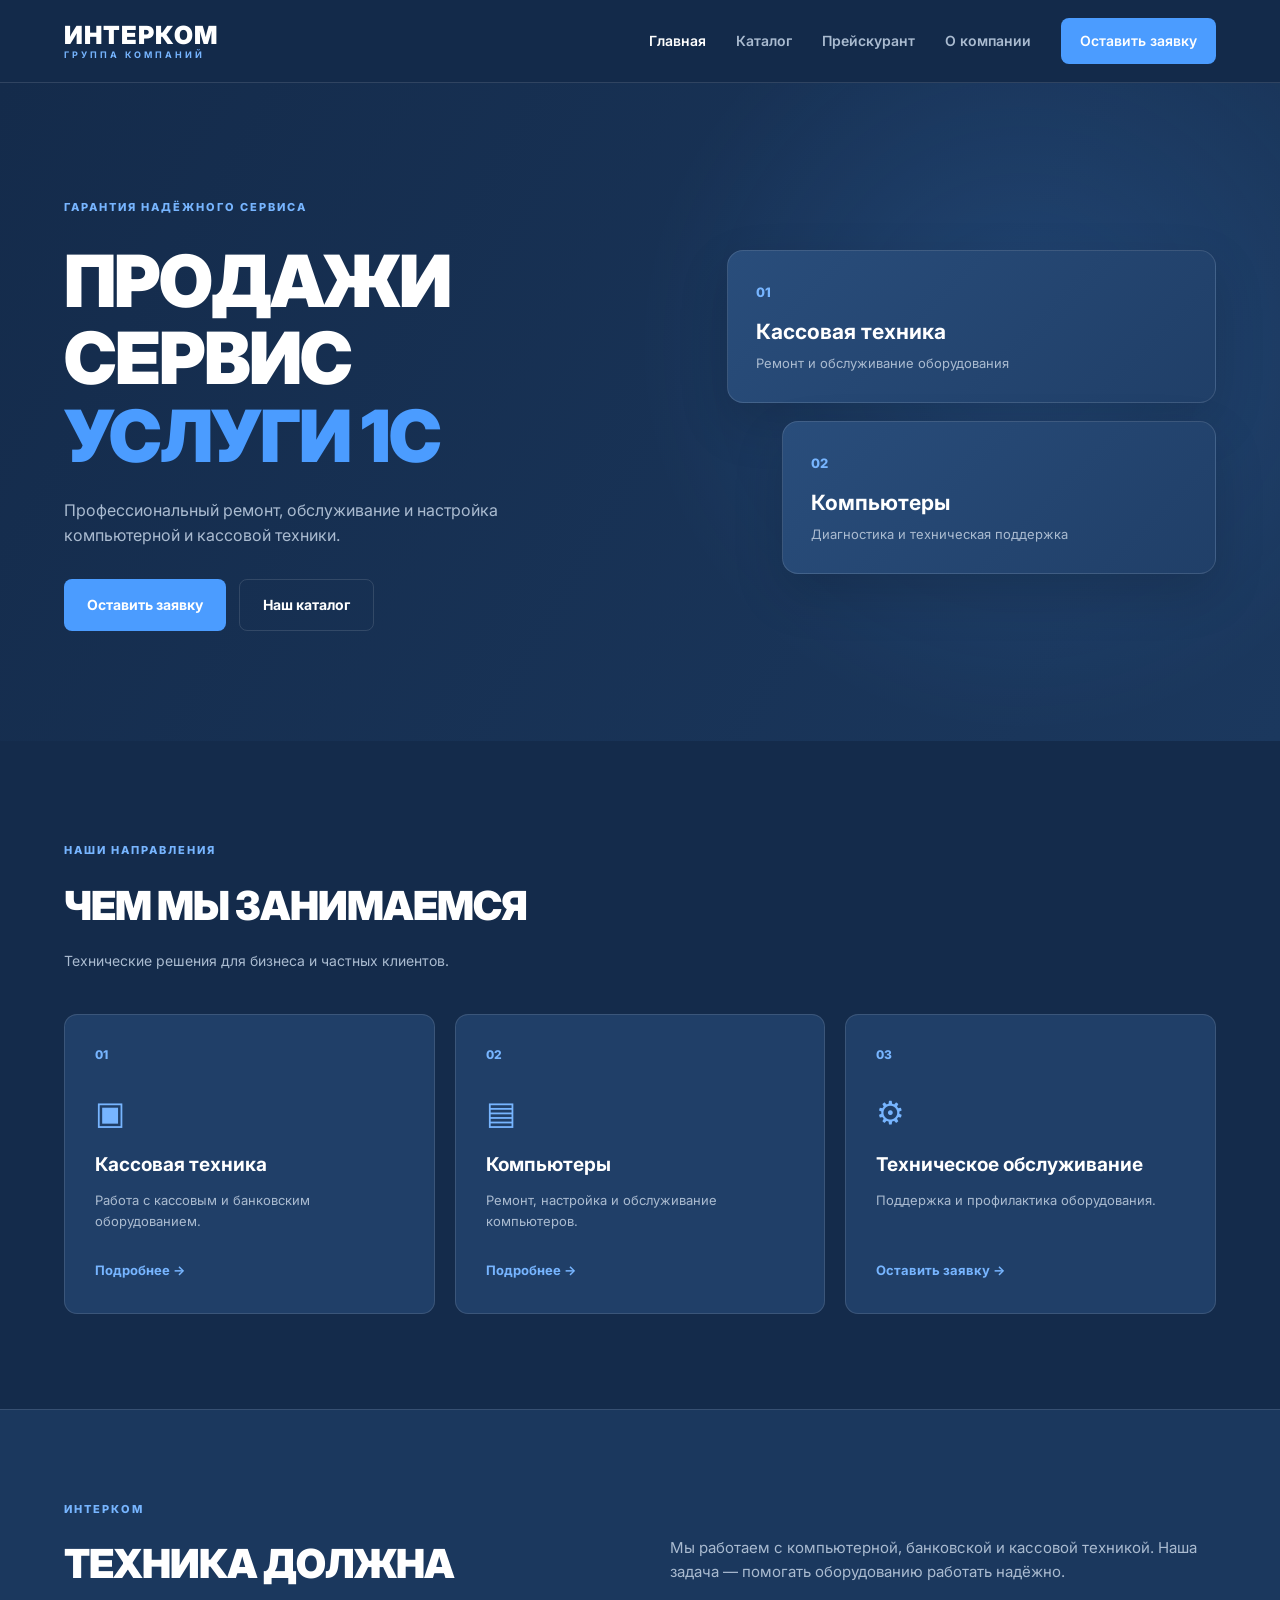
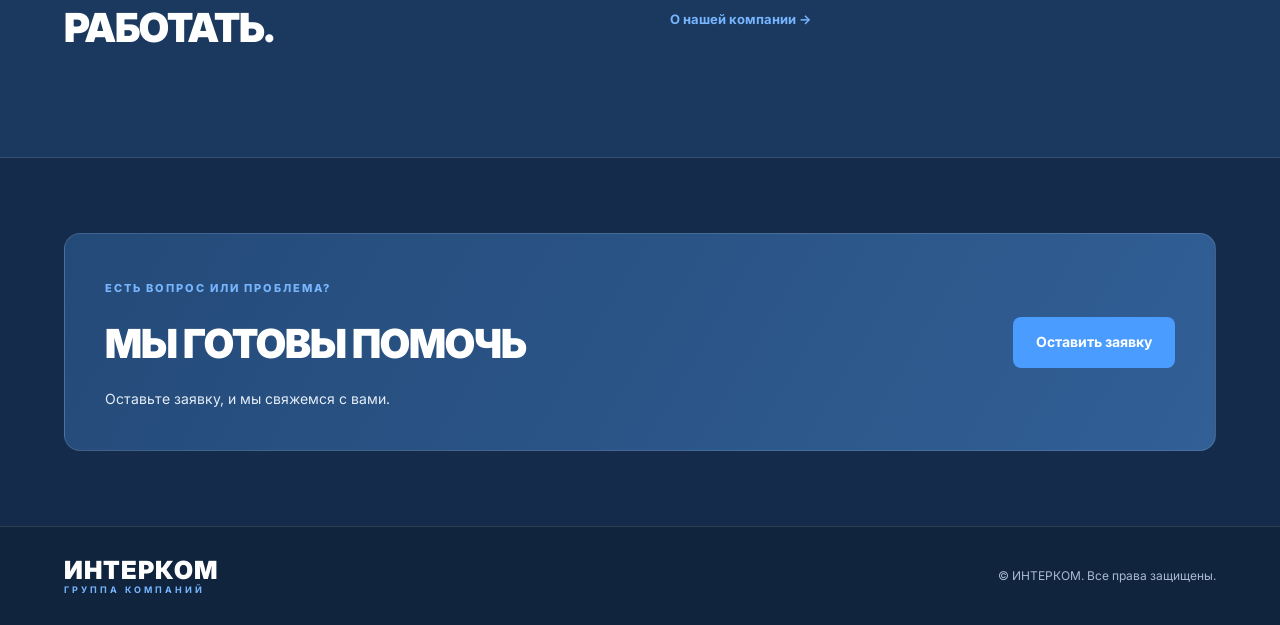
==== index.html @ 5f4e5109 "Update index.html" ====
<!DOCTYPE html>
<html lang="ru">
<head>
    <meta charset="UTF-8">
    <meta name="viewport" content="width=device-width, initial-scale=1.0">
    <meta name="theme-color" content="#142b4b">
    <title>ИНТЕРКОМ — Группа компаний</title>
    <link rel="stylesheet" href="style.css">
</head>
<body>

<header class="header">
    <div class="container nav-container">
        <a href="index.html" class="logo">
            <span>ИНТЕРКОМ</span>
            <small>ГРУППА КОМПАНИЙ</small>
        </a>

        <nav class="navigation">
            <a href="index.html" class="active">Главная</a>
            <a href="catalog.html">Каталог</a>
            <a href="price.html">Прейскурант</a>
            <a href="about.html">О компании</a>
            <a href="request.html" class="nav-button">Оставить заявку</a>
        </nav>
    </div>
</header>

<main>
    <section class="hero">
        <div class="container hero-content">
            <div class="hero-text">
                <span class="eyebrow">ГАРАНТИЯ НАДЁЖНОГО СЕРВИСА</span>

                <h1>
                    ПРОДАЖИ<br>
                    СЕРВИС<br>
                    <span>УСЛУГИ 1С<span>
                </h1>

                <p>
                    Профессиональный ремонт, обслуживание
                    и настройка компьютерной и кассовой техники.
                </p>

                <div class="hero-buttons">
                    <a href="request.html" class="button primary">
                        Оставить заявку
                    </a>

                    <a href="catalog.html" class="button secondary">
                        Наш каталог
                    </a>
                </div>
            </div>

            <div class="hero-decoration">
                <div class="decoration-card">
                    <span class="decoration-icon">01</span>
                    <h3>Кассовая техника</h3>
                    <p>Ремонт и обслуживание оборудования</p>
                </div>

                <div class="decoration-card second">
                    <span class="decoration-icon">02</span>
                    <h3>Компьютеры</h3>
                    <p>Диагностика и техническая поддержка</p>
                </div>
            </div>
        </div>
    </section>

    <section class="section">
        <div class="container">
            <div class="section-heading">
                <span class="eyebrow">НАШИ НАПРАВЛЕНИЯ</span>
                <h2>ЧЕМ МЫ ЗАНИМАЕМСЯ</h2>
                <p>Технические решения для бизнеса и частных клиентов.</p>
            </div>

            <div class="service-grid">
                <article class="service-card">
                    <div class="service-number">01</div>
                    <div class="service-icon">▣</div>
                    <h3>Кассовая техника</h3>
                    <p>Работа с кассовым и банковским оборудованием.</p>
                    <a href="catalog.html#cash">Подробнее →</a>
                </article>

                <article class="service-card">
                    <div class="service-number">02</div>
                    <div class="service-icon">▤</div>
                    <h3>Компьютеры</h3>
                    <p>Ремонт, настройка и обслуживание компьютеров.</p>
                    <a href="catalog.html#computers">Подробнее →</a>
                </article>

                <article class="service-card">
                    <div class="service-number">03</div>
                    <div class="service-icon">⚙</div>
                    <h3>Техническое обслуживание</h3>
                    <p>Поддержка и профилактика оборудования.</p>
                    <a href="request.html">Оставить заявку →</a>
                </article>
            </div>
        </div>
    </section>

    <section class="about-preview">
        <div class="container about-content">
            <div>
                <span class="eyebrow">ИНТЕРКОМ</span>
                <h2>ТЕХНИКА ДОЛЖНА РАБОТАТЬ.</h2>
            </div>

            <div>
                <p>
                    Мы работаем с компьютерной, банковской
                    и кассовой техникой. Наша задача —
                    помогать оборудованию работать надёжно.
                </p>
                <a href="about.html" class="text-link">О нашей компании →</a>
            </div>
        </div>
    </section>

    <section class="cta-section">
        <div class="container cta-content">
            <div>
                <span class="eyebrow">ЕСТЬ ВОПРОС ИЛИ ПРОБЛЕМА?</span>
                <h2>МЫ ГОТОВЫ ПОМОЧЬ</h2>
                <p>Оставьте заявку, и мы свяжемся с вами.</p>
            </div>

            <a href="request.html" class="button primary">
                Оставить заявку
            </a>
        </div>
    </section>
</main>

<footer class="footer">
    <div class="container footer-content">
        <div class="logo">
            <span>ИНТЕРКОМ</span>
            <small>ГРУППА КОМПАНИЙ</small>
        </div>

        <p>© <span id="year"></span> ИНТЕРКОМ. Все права защищены.</p>
    </div>
</footer>

<script src="script.js"></script>
</body>
</html>
---- style.css ----
@import url('https://fonts.googleapis.com/css2?family=Inter:wght@400;500;600;700;800;900&display=swap');

:root {
    --bg: #142b4b;
    --bg-light: #1b385e;
    --card: #203f68;
    --card-hover: #294d7b;
    --blue: #4b9cff;
    --blue-light: #77b5ff;
    --white: #ffffff;
    --text: #e4edf8;
    --muted: #aabbd0;
    --border: rgba(255,255,255,0.12);
}

* {
    margin: 0;
    padding: 0;
    box-sizing: border-box;
}

html {
    scroll-behavior: smooth;
}

body {
    font-family: 'Inter', Arial, sans-serif;
    background: var(--bg);
    color: var(--white);
    line-height: 1.6;
}

a {
    color: inherit;
    text-decoration: none;
}

.container {
    width: min(1160px, 90%);
    margin: 0 auto;
}

/* =====================================
   HEADER
===================================== */

.header {
    position: sticky;
    top: 0;
    z-index: 100;
    background: rgba(20,43,75,0.94);
    backdrop-filter: blur(14px);
    border-bottom: 1px solid var(--border);
}

.nav-container {
    min-height: 82px;
    display: flex;
    justify-content: space-between;
    align-items: center;
    gap: 25px;
}

.logo {
    display: flex;
    flex-direction: column;
    line-height: 1.1;
    flex-shrink: 0;
}

.logo span {
    font-size: 25px;
    font-weight: 900;
    letter-spacing: 1px;
}

.logo small {
    font-size: 9px;
    color: var(--blue-light);
    font-weight: 700;
    letter-spacing: 3px;
}

.navigation {
    display: flex;
    align-items: center;
    gap: 30px;
}

.navigation a {
    color: var(--muted);
    font-size: 14px;
    font-weight: 600;
    transition: 0.25s;
}

.navigation a:hover,
.navigation a.active {
    color: var(--white);
}

.navigation .nav-button {
    padding: 12px 19px;
    background: var(--blue);
    color: white;
    border-radius: 8px;
}

.navigation .nav-button:hover {
    background: var(--blue-light);
    color: #102744;
}

/* =====================================
   BUTTONS
===================================== */

.button {
    display: inline-flex;
    justify-content: center;
    align-items: center;
    padding: 14px 23px;
    border-radius: 8px;
    font-size: 14px;
    font-weight: 700;
    transition: 0.25s;
}

.primary {
    background: var(--blue);
    color: white;
}

.primary:hover {
    background: var(--blue-light);
    color: #102744;
    transform: translateY(-3px);
}

.secondary {
    border: 1px solid var(--border);
    color: white;
}

.secondary:hover {
    background: var(--card);
}

/* =====================================
   HERO
===================================== */

.hero {
    padding: 110px 0;
    background:
        radial-gradient(circle at 80% 40%, rgba(75,156,255,0.16), transparent 35%),
        linear-gradient(120deg, #142b4b, #1b385e);
    overflow: hidden;
}

.hero-content {
    display: grid;
    grid-template-columns: 1.1fr 0.9fr;
    align-items: center;
    gap: 65px;
}

.eyebrow {
    color: var(--blue-light);
    font-size: 11px;
    font-weight: 800;
    letter-spacing: 2px;
}

.hero h1 {
    font-size: clamp(42px, 6vw, 72px);
    line-height: 1.08;
    font-weight: 900;
    margin: 23px 0;
    letter-spacing: -2px;
}

.hero h1 span {
    color: var(--blue);
}

.hero-text > p {
    color: var(--muted);
    max-width: 490px;
    font-size: 16px;
    margin-bottom: 30px;
}

.hero-buttons {
    display: flex;
    flex-wrap: wrap;
    gap: 13px;
}

.hero-decoration {
    display: flex;
    flex-direction: column;
    gap: 18px;
}

.decoration-card {
    padding: 28px;
    background: linear-gradient(135deg, #294d7b, #203f68);
    border: 1px solid var(--border);
    border-radius: 16px;
    box-shadow: 0 20px 50px rgba(0,0,0,0.15);
}

.decoration-card.second {
    margin-left: 55px;
}

.decoration-icon {
    color: var(--blue-light);
    font-size: 13px;
    font-weight: 800;
}

.decoration-card h3 {
    font-size: 21px;
    margin: 10px 0 5px;
}

.decoration-card p {
    color: var(--muted);
    font-size: 13px;
}

/* =====================================
   SECTIONS
===================================== */

.section {
    padding: 95px 0;
}

.section-heading {
    margin-bottom: 42px;
}

.section-heading h2,
.about-content h2,
.cta-content h2 {
    font-size: clamp(28px, 4vw, 40px);
    font-weight: 900;
    margin: 12px 0;
    letter-spacing: -1px;
}

.section-heading > p {
    color: var(--muted);
    font-size: 14px;
}

.service-grid {
    display: grid;
    grid-template-columns: repeat(3, 1fr);
    gap: 20px;
}

.service-card {
    position: relative;
    padding: 30px;
    background: var(--card);
    border: 1px solid var(--border);
    border-radius: 13px;
    transition: 0.3s;
}

.service-card:hover {
    transform: translateY(-7px);
    background: var(--card-hover);
    border-color: rgba(75,156,255,0.5);
}

.service-number {
    color: var(--blue-light);
    font-size: 12px;
    font-weight: 800;
}

.service-icon {
    font-size: 32px;
    color: var(--blue-light);
    margin: 22px 0 12px;
}

.service-card h3 {
    font-size: 19px;
    margin-bottom: 10px;
}

.service-card p {
    color: var(--muted);
    font-size: 13px;
    min-height: 45px;
    margin-bottom: 22px;
}

.service-card a,
.text-link {
    color: var(--blue-light);
    font-size: 13px;
    font-weight: 700;
}

.service-card a:hover,
.text-link:hover {
    color: white;
}

/* =====================================
   ABOUT PREVIEW
===================================== */

.about-preview {
    padding: 85px 0;
    background: var(--bg-light);
    border-top: 1px solid var(--border);
    border-bottom: 1px solid var(--border);
}

.about-content {
    display: grid;
    grid-template-columns: 1fr 1fr;
    gap: 60px;
    align-items: center;
}

.about-content p {
    color: var(--muted);
    font-size: 15px;
    margin-bottom: 22px;
}

/* =====================================
   CTA
===================================== */

.cta-section {
    padding: 75px 0;
}

.cta-content {
    display: flex;
    align-items: center;
    justify-content: space-between;
    gap: 30px;
    padding: 40px;
    border-radius: 16px;
    background: linear-gradient(120deg, #244a78, #315f96);
    border: 1px solid var(--border);
}

.cta-content p {
    color: var(--text);
    font-size: 14px;
}

/* =====================================
   FOOTER
===================================== */

.footer {
    border-top: 1px solid var(--border);
    padding: 30px 0;
    background: #10243e;
}

.footer-content {
    display: flex;
    justify-content: space-between;
    align-items: center;
    gap: 20px;
}

.footer-content > p {
    color: var(--muted);
    font-size: 12px;
}

/* =====================================
   REQUEST PAGE
===================================== */

.request-layout {
    display: grid;
    grid-template-columns: 0.9fr 1.1fr;
    gap: 65px;
    align-items: start;
}

.request-info h2 {
    font-size: 34px;
    line-height: 1.2;
    margin: 15px 0 20px;
}

.request-info > p {
    color: var(--muted);
    font-size: 15px;
    margin-bottom: 35px;
}

.request-benefit {
    display: flex;
    gap: 18px;
    align-items: flex-start;
    margin-bottom: 25px;
}

.request-benefit > span {
    color: var(--blue-light);
    font-size: 14px;
    font-weight: 900;
    padding: 12px;
    background: var(--card);
    border-radius: 8px;
}

.request-benefit h3 {
    font-size: 16px;
    margin-bottom: 5px;
}

.request-benefit p {
    color: var(--muted);
    font-size: 13px;
}

.request-form-card {
    background: var(--card);
    border: 1px solid var(--border);
    border-radius: 16px;
    padding: 35px;
}

.request-form-card h2 {
    font-size: 25px;
    margin-bottom: 7px;
}

.form-description {
    color: var(--muted);
    font-size: 13px;
    margin-bottom: 27px;
}

#request-form {
    display: flex;
    flex-direction: column;
}

#request-form label {
    font-size: 13px;
    font-weight: 700;
    margin: 16px 0 8px;
}

#request-form input,
#request-form select,
#request-form textarea {
    width: 100%;
    padding: 14px;
    color: white;
    background: #172f4f;
    border: 1px solid var(--border);
    border-radius: 8px;
    outline: none;
    font-family: inherit;
    font-size: 14px;
    transition: 0.2s;
}

#request-form input:focus,
#request-form select:focus,
#request-form textarea:focus {
    border-color: var(--blue);
    box-shadow: 0 0 0 3px rgba(75,156,255,0.12);
}

#request-form input::placeholder,
#request-form textarea::placeholder {
    color: #8fa5bf;
}

#request-form select option {
    background: #172f4f;
    color: white;
}

#request-form textarea {
    resize: vertical;
    min-height: 120px;
}

.form-submit {
    width: 100%;
    border: none;
    cursor: pointer;
    font-family: inherit;
    margin-top: 25px;
}

.form-status {
    margin-top: 15px;
    font-size: 13px;
    color: var(--blue-light);
}

/* =====================================
   ABOUT PAGE
===================================== */

.about-page-grid {
    display: grid;
    grid-template-columns: 1.1fr 0.9fr;
    gap: 45px;
    align-items: center;
}

.about-main h2 {
    font-size: 35px;
    line-height: 1.2;
    margin: 15px 0 25px;
}

.about-main p {
    color: var(--muted);
    font-size: 15px;
    margin-bottom: 18px;
}

.about-highlight {
    padding: 45px 35px;
    min-height: 280px;
    display: flex;
    flex-direction: column;
    justify-content: center;
    border: 1px solid var(--border);
    border-radius: 16px;
    background:
        radial-gradient(circle at 80% 20%, rgba(75,156,255,0.25), transparent 55%),
        linear-gradient(135deg, #294d7b, #1b385e);
}

.about-highlight-number {
    font-size: 14px;
    color: var(--blue-light);
    font-weight: 900;
    letter-spacing: 5px;
    margin-bottom: 25px;
}

.about-highlight h3 {
    font-size: 29px;
    line-height: 1.2;
    margin-bottom: 15px;
}

.about-highlight p {
    color: var(--muted);
    font-size: 14px;
}

/* =====================================
   CATALOG PAGE
===================================== */

.page-hero {
    padding: 75px 0;
    background:
        radial-gradient(circle at 80% 50%, rgba(75,156,255,0.15), transparent 35%),
        var(--bg-light);
    border-bottom: 1px solid var(--border);
}

.page-hero h1 {
    font-size: clamp(38px, 5vw, 58px);
    font-weight: 900;
    margin: 15px 0;
    letter-spacing: -2px;
}

.page-hero h1 span {
    color: var(--blue);
}

.page-hero p {
    color: var(--muted);
    font-size: 15px;
}

/* CATEGORY */

.catalog-category {
    margin-bottom: 85px;
    scroll-margin-top: 110px;
}

.category-heading {
    margin-bottom: 35px;
}

.category-heading h2 {
    font-size: clamp(25px, 4vw, 36px);
    font-weight: 900;
    margin: 10px 0;
    letter-spacing: -1px;
}

.category-heading p {
    color: var(--muted);
    font-size: 14px;
}

.centered-heading {
    text-align: center !important;
}

/* CATALOG GRID */

.catalog-grid {
    display: grid;
    grid-template-columns: repeat(4, minmax(0, 1fr));
    gap: 28px 22px;
}

/* CATEGORY TILE */

.catalog-tile {
    display: block;
    min-width: 0;
    text-align: center;
    transition: transform 0.3s ease;
}

.catalog-tile:hover {
    transform: translateY(-7px);
}

/* IMAGE AREA */

.catalog-image {
    width: 100%;
    aspect-ratio: 1 / 1;
    display: flex;
    justify-content: center;
    align-items: center;
    overflow: hidden;
    padding: 15px;
    background: #eaf2fb;
    border: 1px solid rgba(255,255,255,0.15);
    border-radius: 13px;
    box-shadow: 0 8px 25px rgba(0,0,0,0.12);
    transition: 0.3s ease;
}

.catalog-tile:hover .catalog-image {
    box-shadow: 0 15px 35px rgba(0,0,0,0.22);
    border-color: var(--blue);
}

/* TEMPORARY IMAGE LABELS */

.catalog-image span {
    color: #244a78;
    font-size: 40px;
    font-weight: 900;
    letter-spacing: 3px;
}

/* CATEGORY TITLE */

.catalog-tile h3 {
    color: var(--blue-light);
    font-size: 14px;
    font-weight: 700;
    line-height: 1.45;
    margin-top: 14px;
    transition: 0.25s;
}

.catalog-tile:hover h3 {
    color: white;
}

/* =====================================
   CENTERED REQUEST FORM
===================================== */

.request-centered {
    display: flex;
    justify-content: center;
    align-items: flex-start;
}

.request-compact {
    width: 100%;
    max-width: 640px;
    margin: 0 auto;
    flex: none;
}

/* =====================================
   RESPONSIVE
===================================== */

@media (max-width: 850px) {

    .nav-container {
        flex-direction: column;
        padding: 18px 0;
    }

    .navigation {
        justify-content: center;
        flex-wrap: wrap;
        gap: 15px;
    }

    .hero-content {
        grid-template-columns: 1fr;
        gap: 40px;
    }

    .hero {
        padding: 75px 0;
    }

    .service-grid {
        grid-template-columns: repeat(2, 1fr);
    }

    .request-layout,
    .about-page-grid {
        grid-template-columns: 1fr;
        gap: 35px;
    }

    .catalog-grid {
        grid-template-columns: repeat(3, minmax(0, 1fr));
        gap: 25px 18px;
    }
}

@media (max-width: 750px) {

    .catalog-grid {
        grid-template-columns: repeat(2, minmax(0, 1fr));
        gap: 22px 16px;
    }

    .catalog-category {
        margin-bottom: 65px;
    }
}

@media (max-width: 580px) {

    .navigation {
        gap: 12px;
    }

    .navigation a {
        font-size: 12px;
    }

    .navigation .nav-button {
        padding: 9px 12px;
    }

    .hero h1 {
        font-size: 43px;
    }

    .service-grid {
        grid-template-columns: 1fr;
    }

    .about-content {
        grid-template-columns: 1fr;
        gap: 20px;
    }

    .cta-content {
        flex-direction: column;
        align-items: flex-start;
        padding: 27px;
    }

    .footer-content {
        flex-direction: column;
        align-items: flex-start;
    }

    .decoration-card.second {
        margin-left: 20px;
    }

    .request-form-card {
        padding: 23px;
    }

    .request-info h2,
    .about-main h2 {
        font-size: 28px;
    }

    .about-highlight {
        padding: 30px 25px;
    }

    .about-highlight h3 {
        font-size: 24px;
    }

    .page-hero {
        padding: 55px 0;
    }
}

@media (max-width: 380px) {

    .catalog-grid {
        grid-template-columns: 1fr;
    }
}
/* Центрирование заголовков категорий каталога */
.category-heading.centered-heading {
    text-align: center;
    margin-left: auto;
    margin-right: auto;
}

.category-heading.centered-heading .eyebrow,
.category-heading.centered-heading h2,
.category-heading.centered-heading p {
    text-align: center;
}
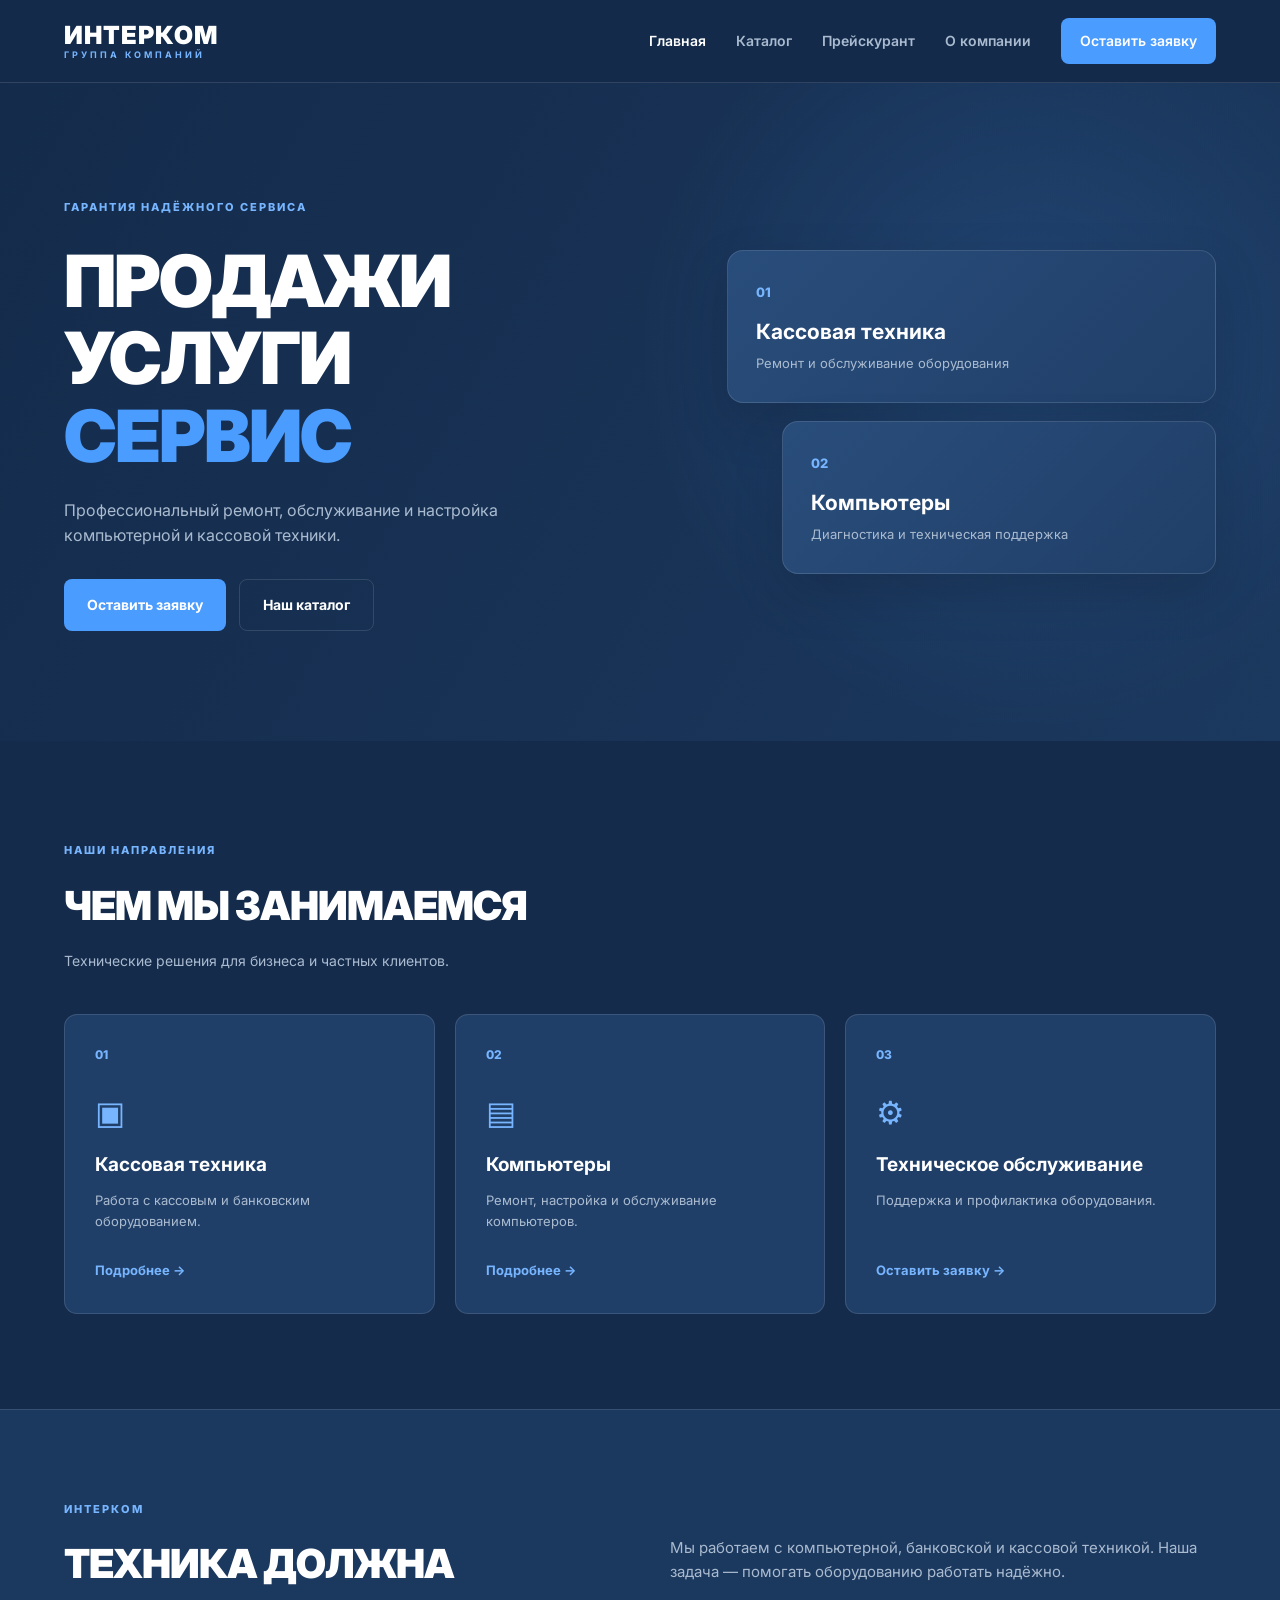
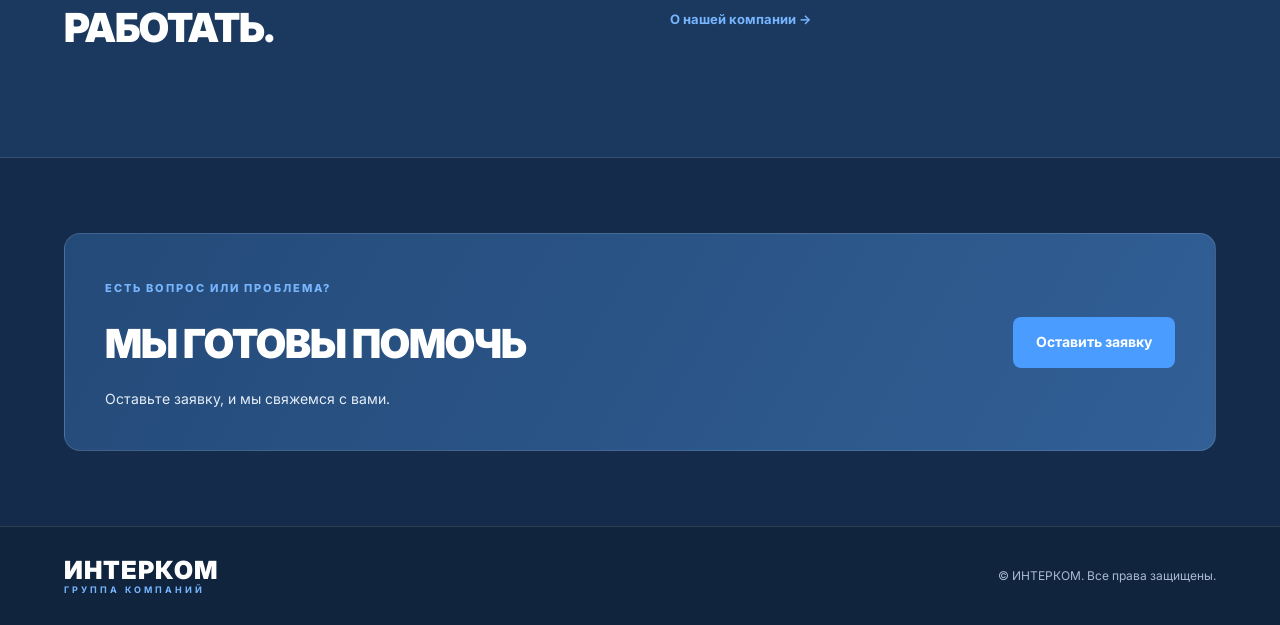
==== commit e0d30ca3: "Update index.html" ====
--- a/index.html
+++ b/index.html
@@ -34,8 +34,8 @@
 
                 <h1>
                     ПРОДАЖИ<br>
-                    СЕРВИС<br>
-                    <span>УСЛУГИ 1С<span>
+                    УСЛУГИ<br>
+                    <span>СЕРВИС<span>
                 </h1>
 
                 <p>
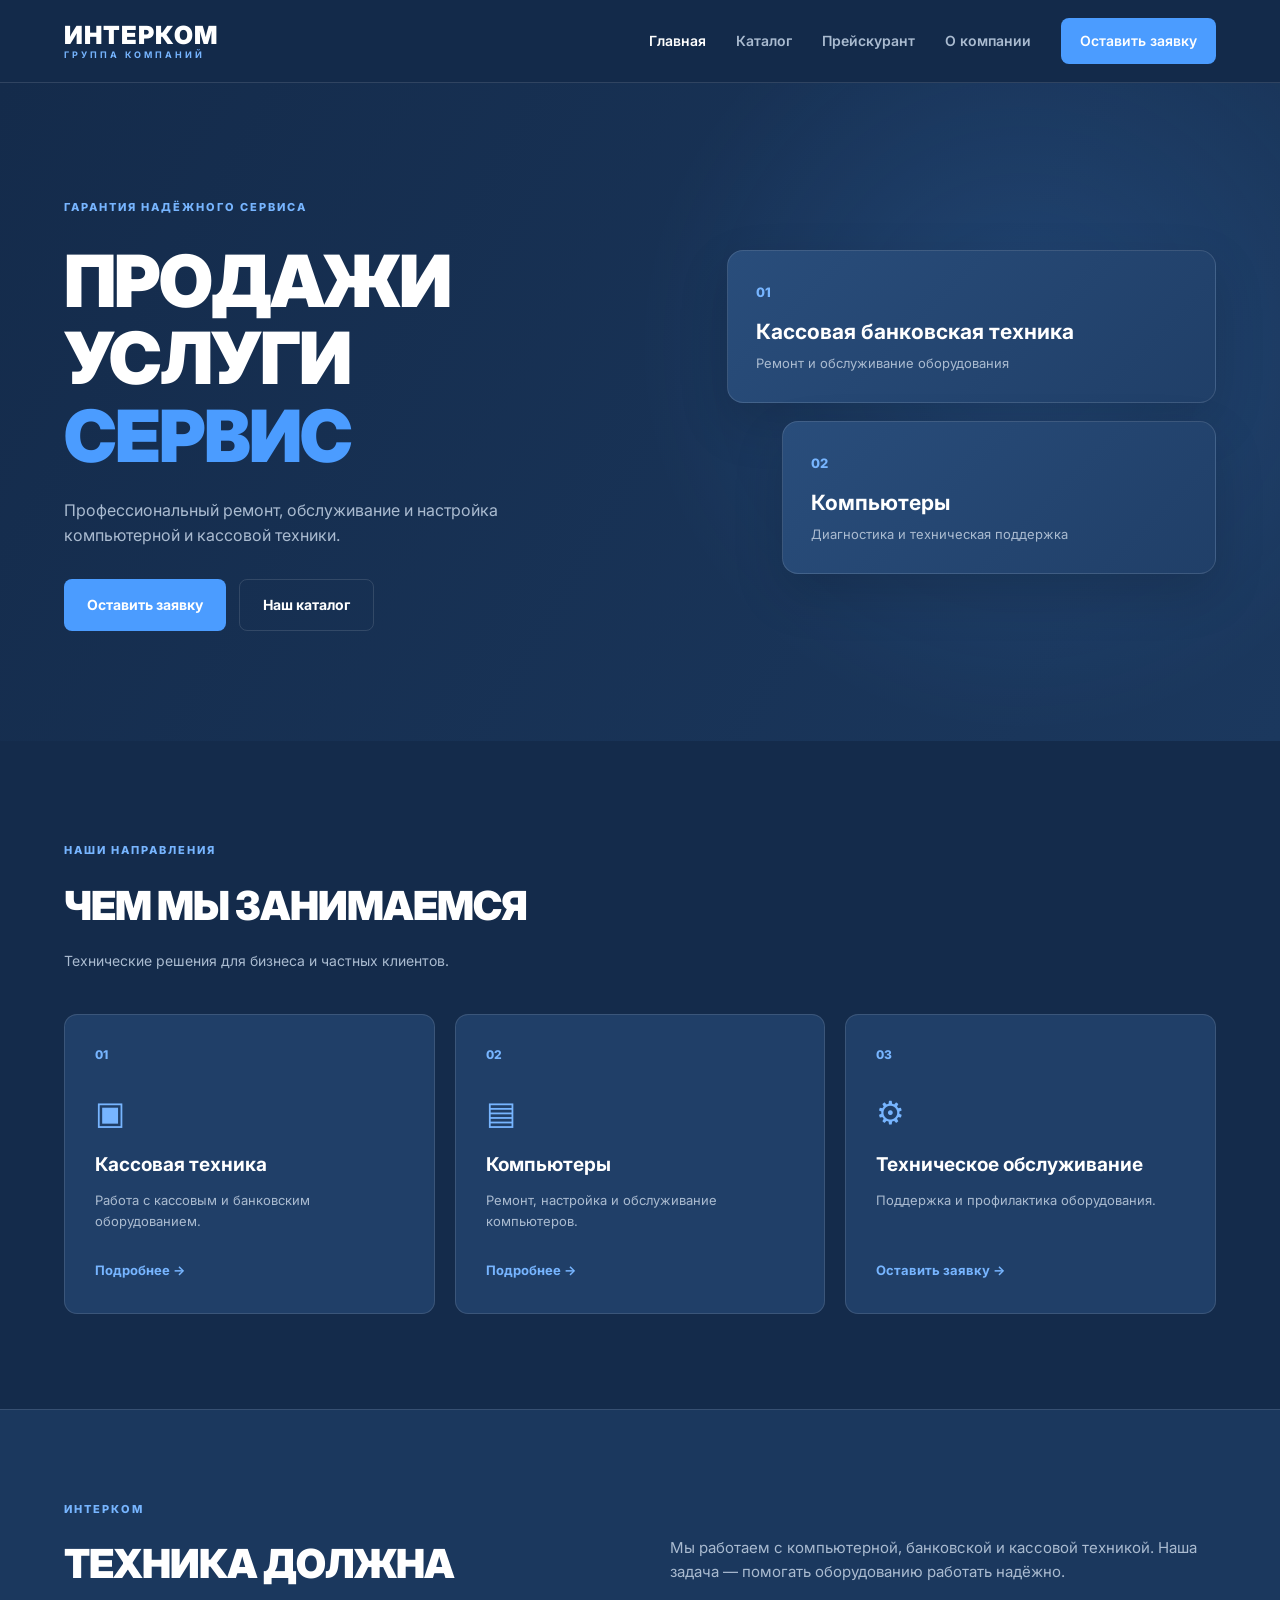
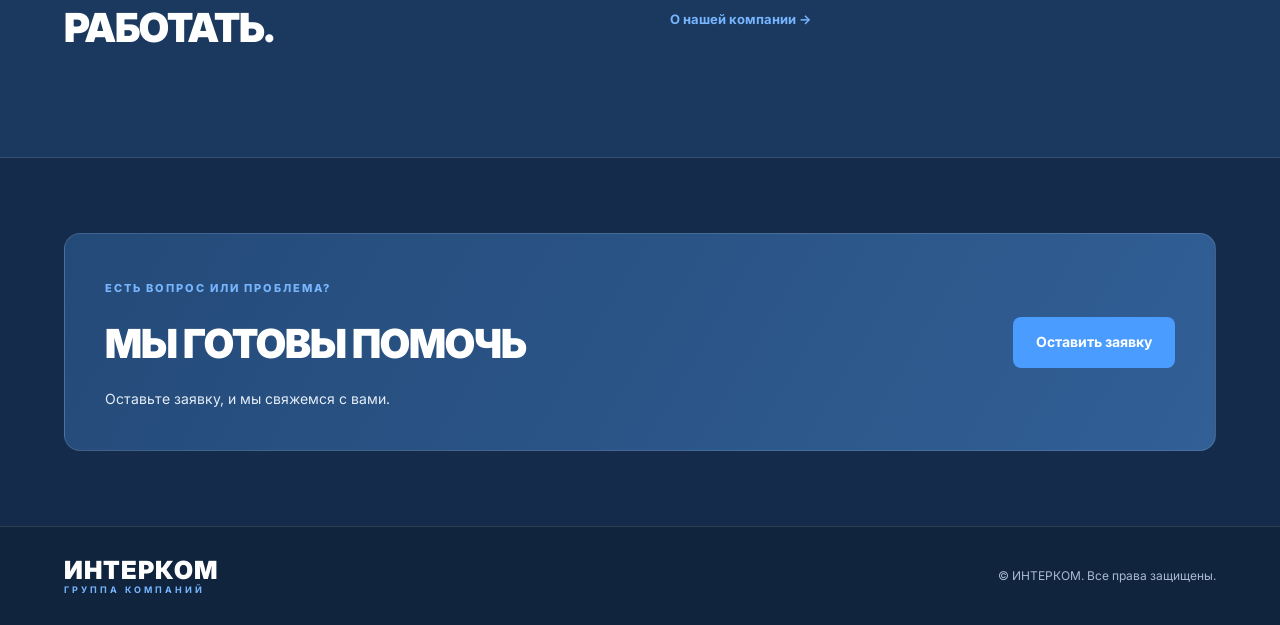
==== commit 7e8c0cc5: "Update index.html" ====
--- a/index.html
+++ b/index.html
@@ -57,7 +57,7 @@
             <div class="hero-decoration">
                 <div class="decoration-card">
                     <span class="decoration-icon">01</span>
-                    <h3>Кассовая техника</h3>
+                    <h3>Кассовая банковская техника</h3>
                     <p>Ремонт и обслуживание оборудования</p>
                 </div>
 
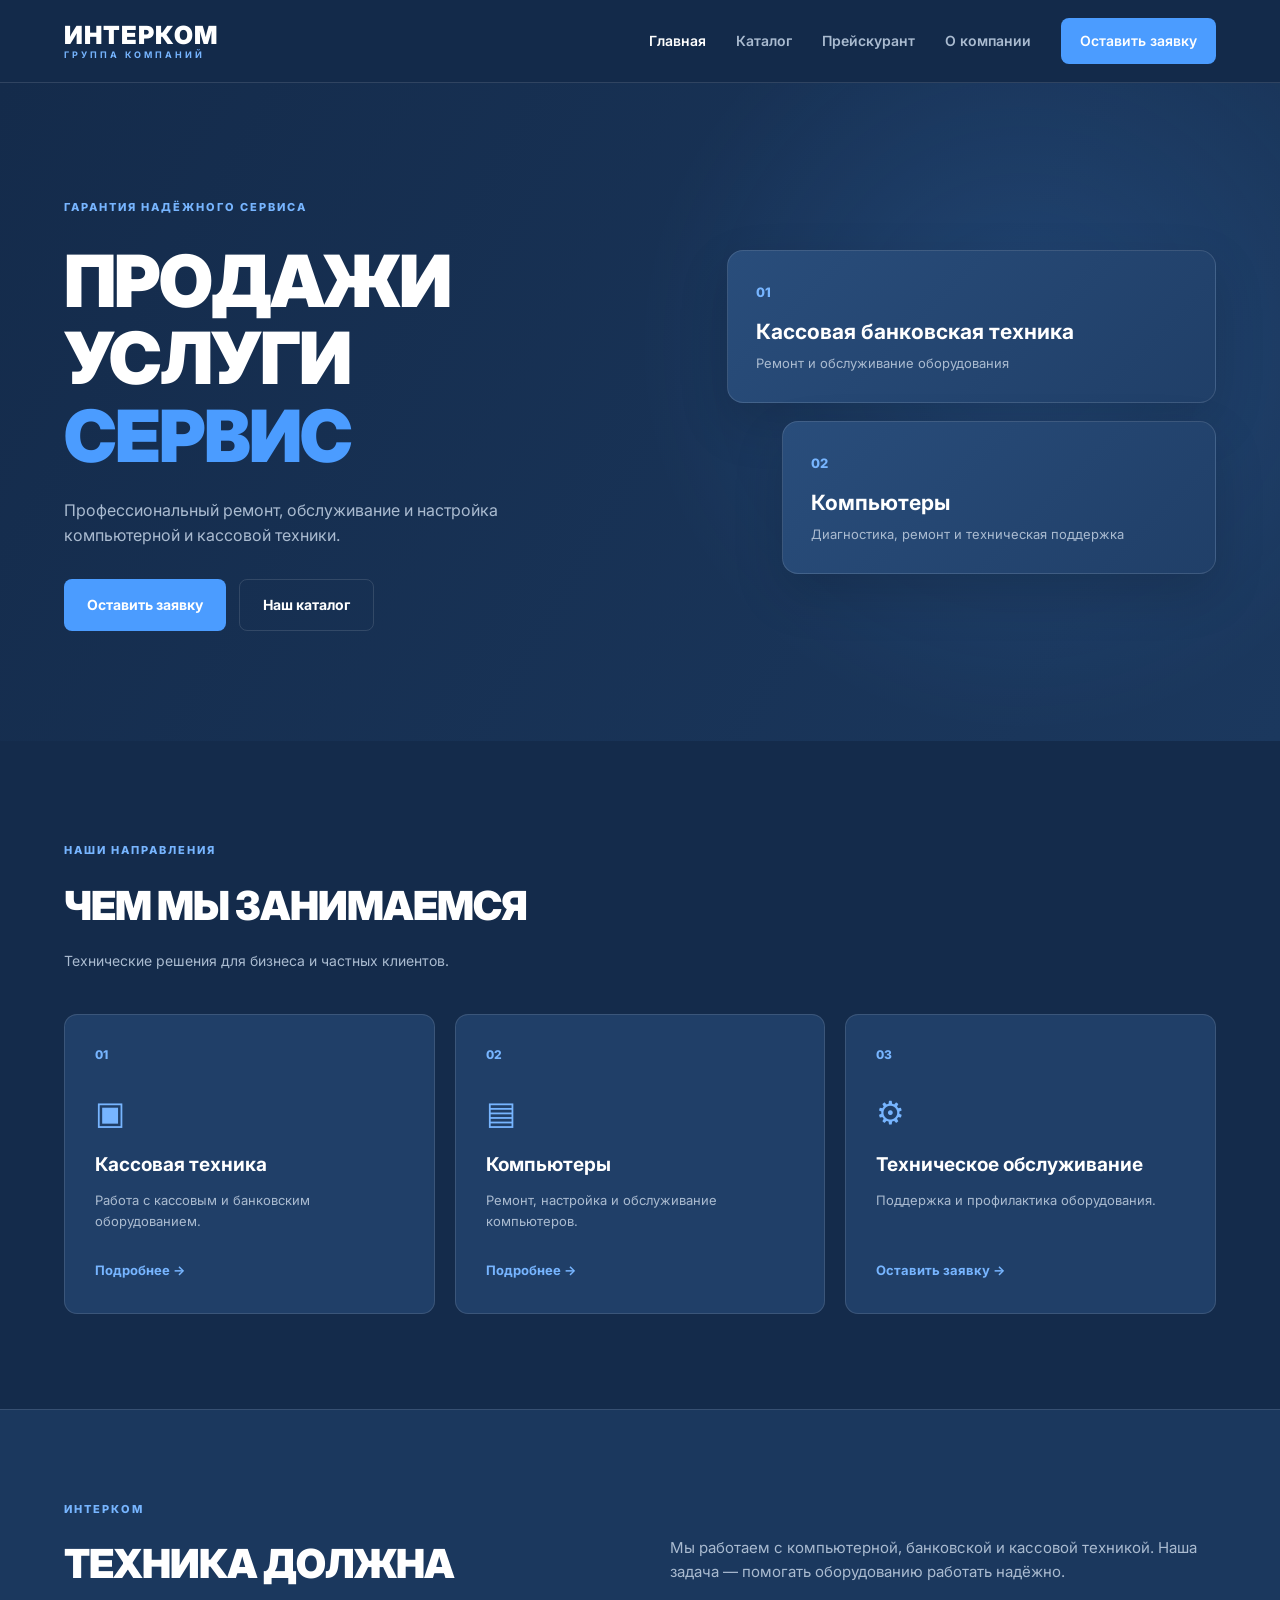
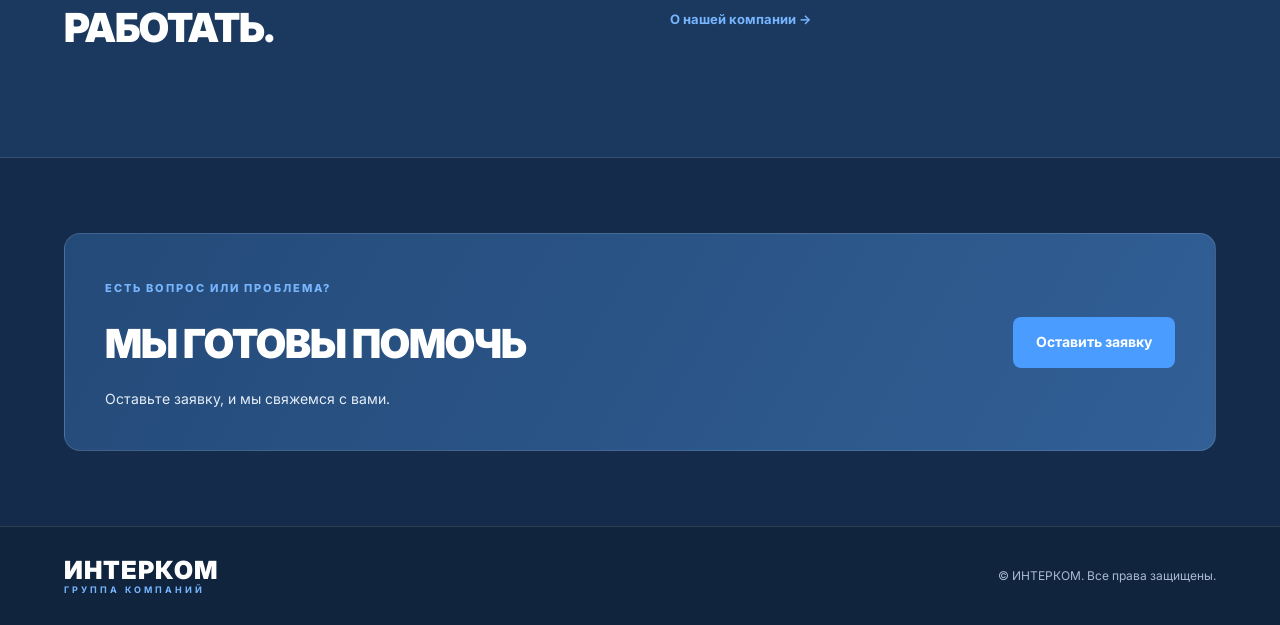
==== commit 0b650dd5: "Update index.html" ====
--- a/index.html
+++ b/index.html
@@ -64,7 +64,7 @@
                 <div class="decoration-card second">
                     <span class="decoration-icon">02</span>
                     <h3>Компьютеры</h3>
-                    <p>Диагностика и техническая поддержка</p>
+                    <p>Диагностика, ремонт и техническая поддержка</p>
                 </div>
             </div>
         </div>
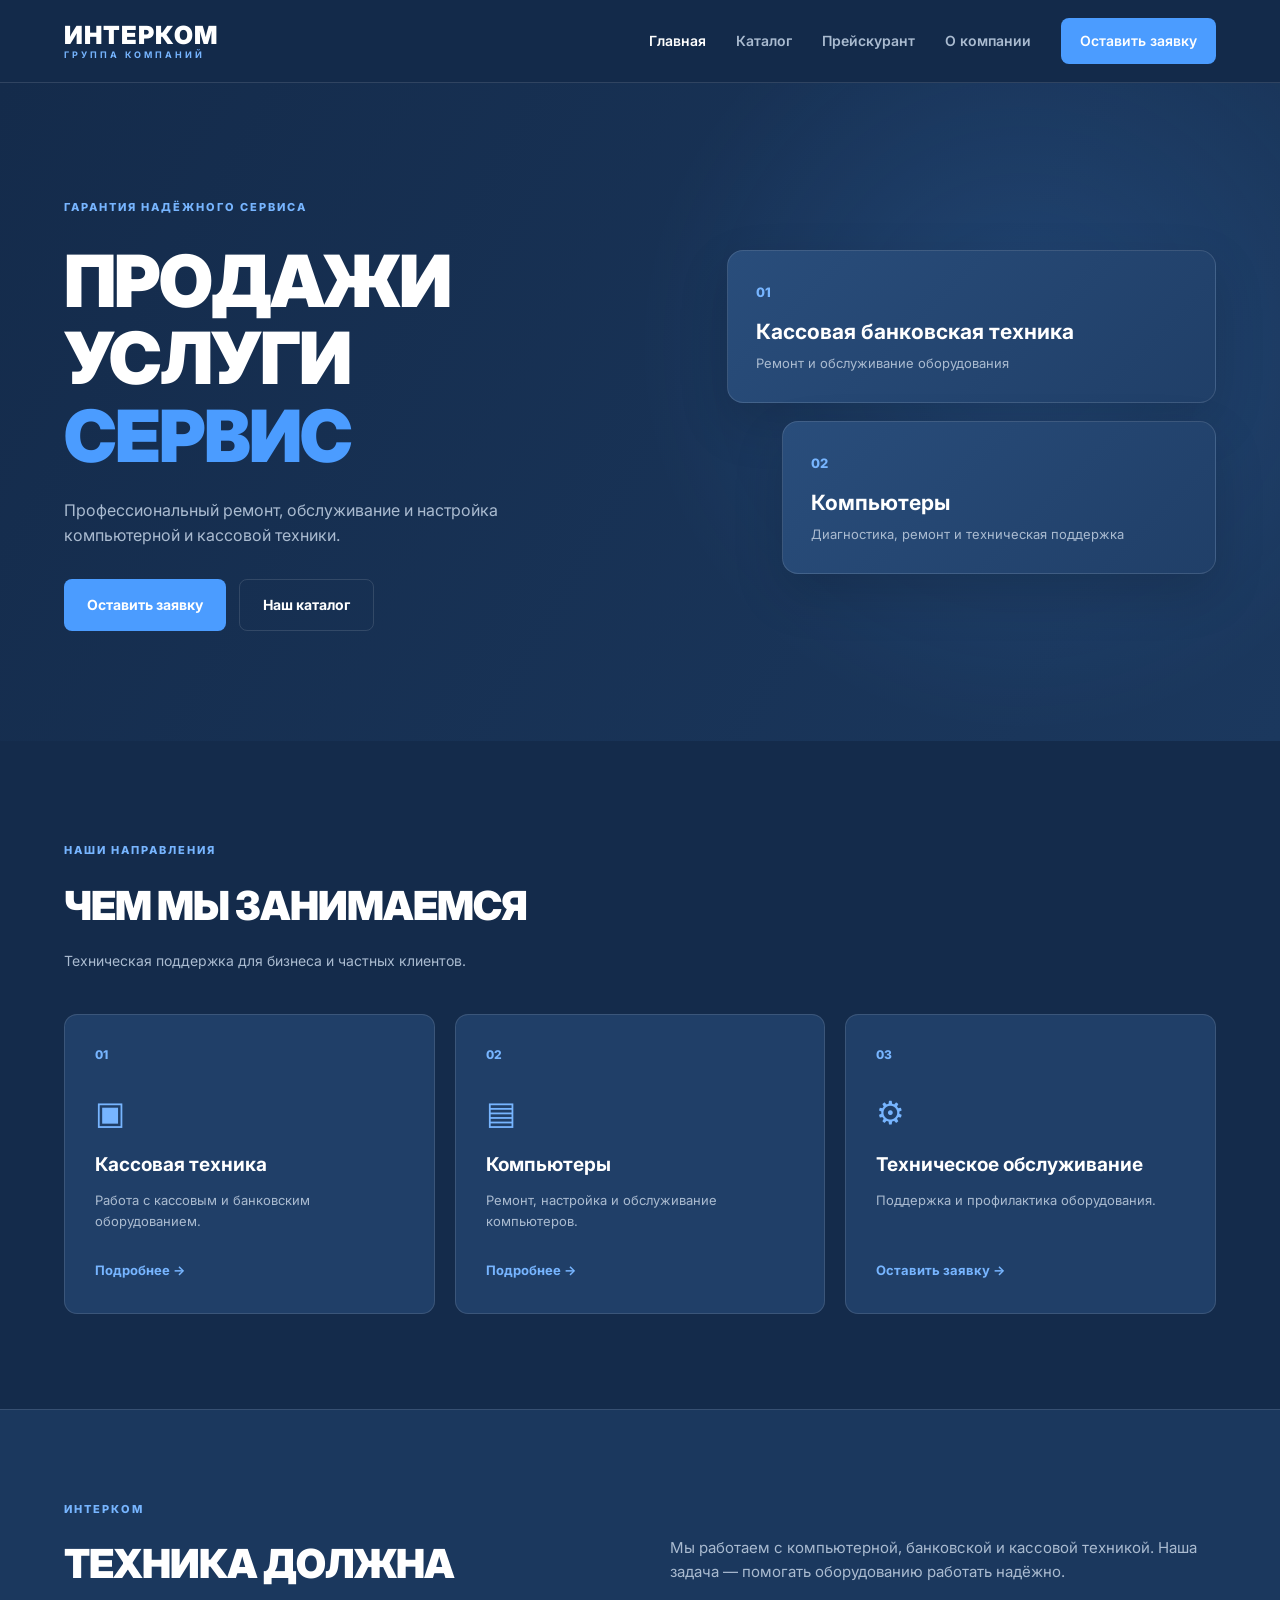
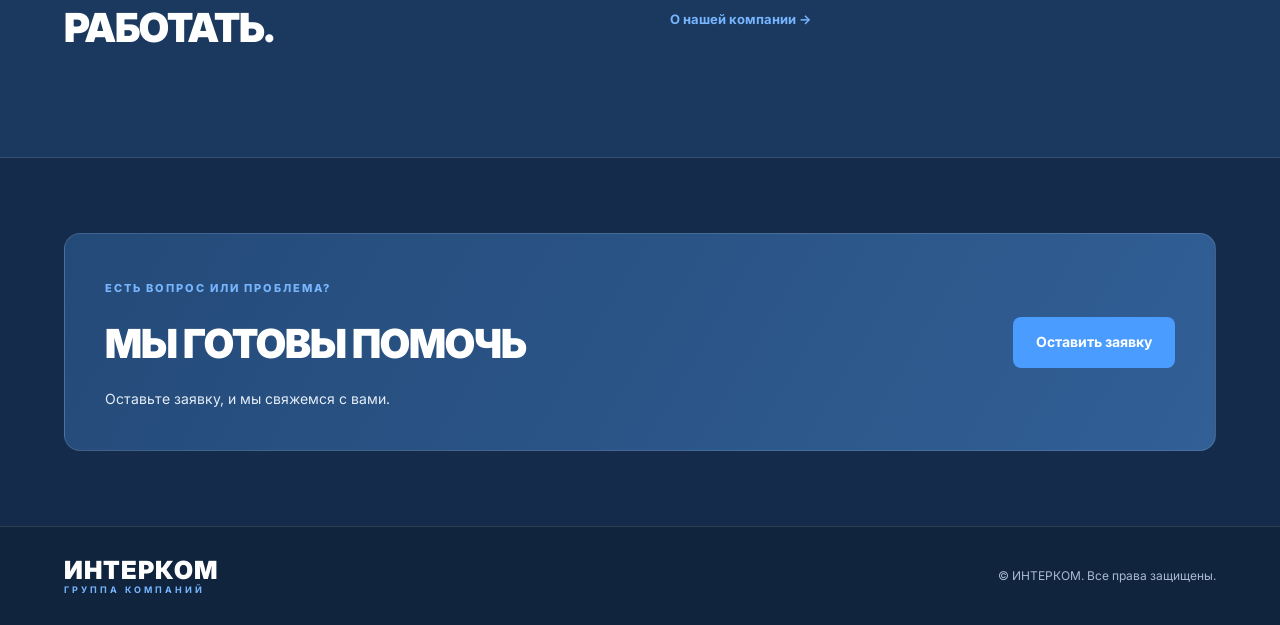
==== commit f65ed2e6: "Update index.html" ====
--- a/index.html
+++ b/index.html
@@ -75,7 +75,7 @@
             <div class="section-heading">
                 <span class="eyebrow">НАШИ НАПРАВЛЕНИЯ</span>
                 <h2>ЧЕМ МЫ ЗАНИМАЕМСЯ</h2>
-                <p>Технические решения для бизнеса и частных клиентов.</p>
+                <p>Техническая поддержка для бизнеса и частных клиентов.</p>
             </div>
 
             <div class="service-grid">
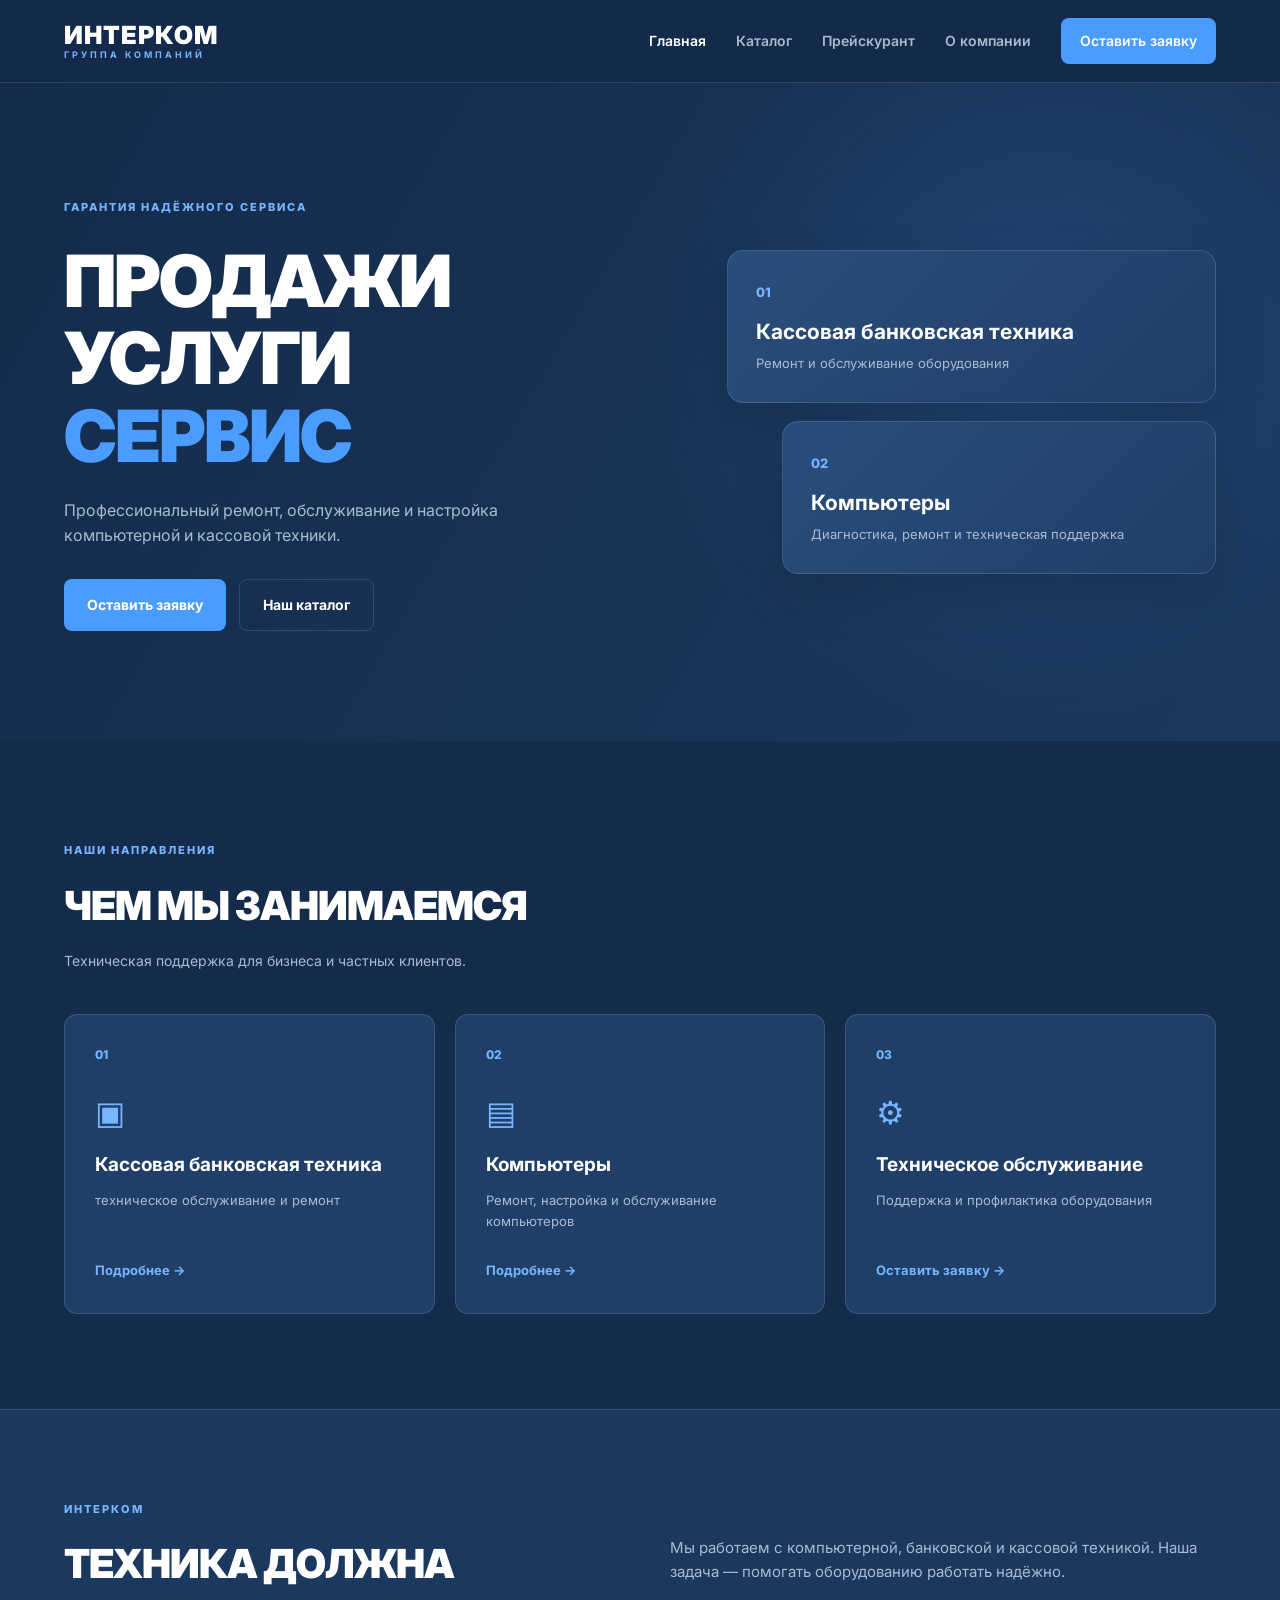
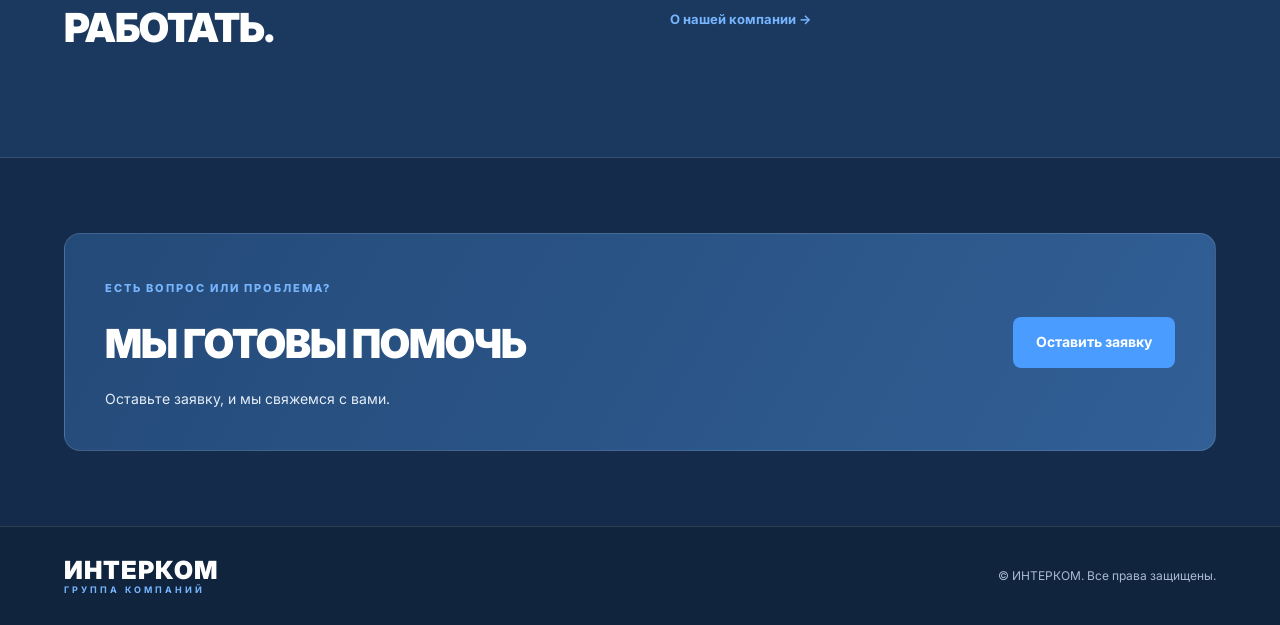
==== commit b5365c44: "Update index.html" ====
--- a/index.html
+++ b/index.html
@@ -82,8 +82,8 @@
                 <article class="service-card">
                     <div class="service-number">01</div>
                     <div class="service-icon">▣</div>
-                    <h3>Кассовая техника</h3>
-                    <p>Работа с кассовым и банковским оборудованием.</p>
+                    <h3>Кассовая банковская техника</h3>
+                    <p>техническое обслуживание и ремонт</p>
                     <a href="catalog.html#cash">Подробнее →</a>
                 </article>
 
@@ -91,7 +91,7 @@
                     <div class="service-number">02</div>
                     <div class="service-icon">▤</div>
                     <h3>Компьютеры</h3>
-                    <p>Ремонт, настройка и обслуживание компьютеров.</p>
+                    <p>Ремонт, настройка и обслуживание компьютеров</p>
                     <a href="catalog.html#computers">Подробнее →</a>
                 </article>
 
@@ -99,7 +99,7 @@
                     <div class="service-number">03</div>
                     <div class="service-icon">⚙</div>
                     <h3>Техническое обслуживание</h3>
-                    <p>Поддержка и профилактика оборудования.</p>
+                    <p>Поддержка и профилактика оборудования</p>
                     <a href="request.html">Оставить заявку →</a>
                 </article>
             </div>
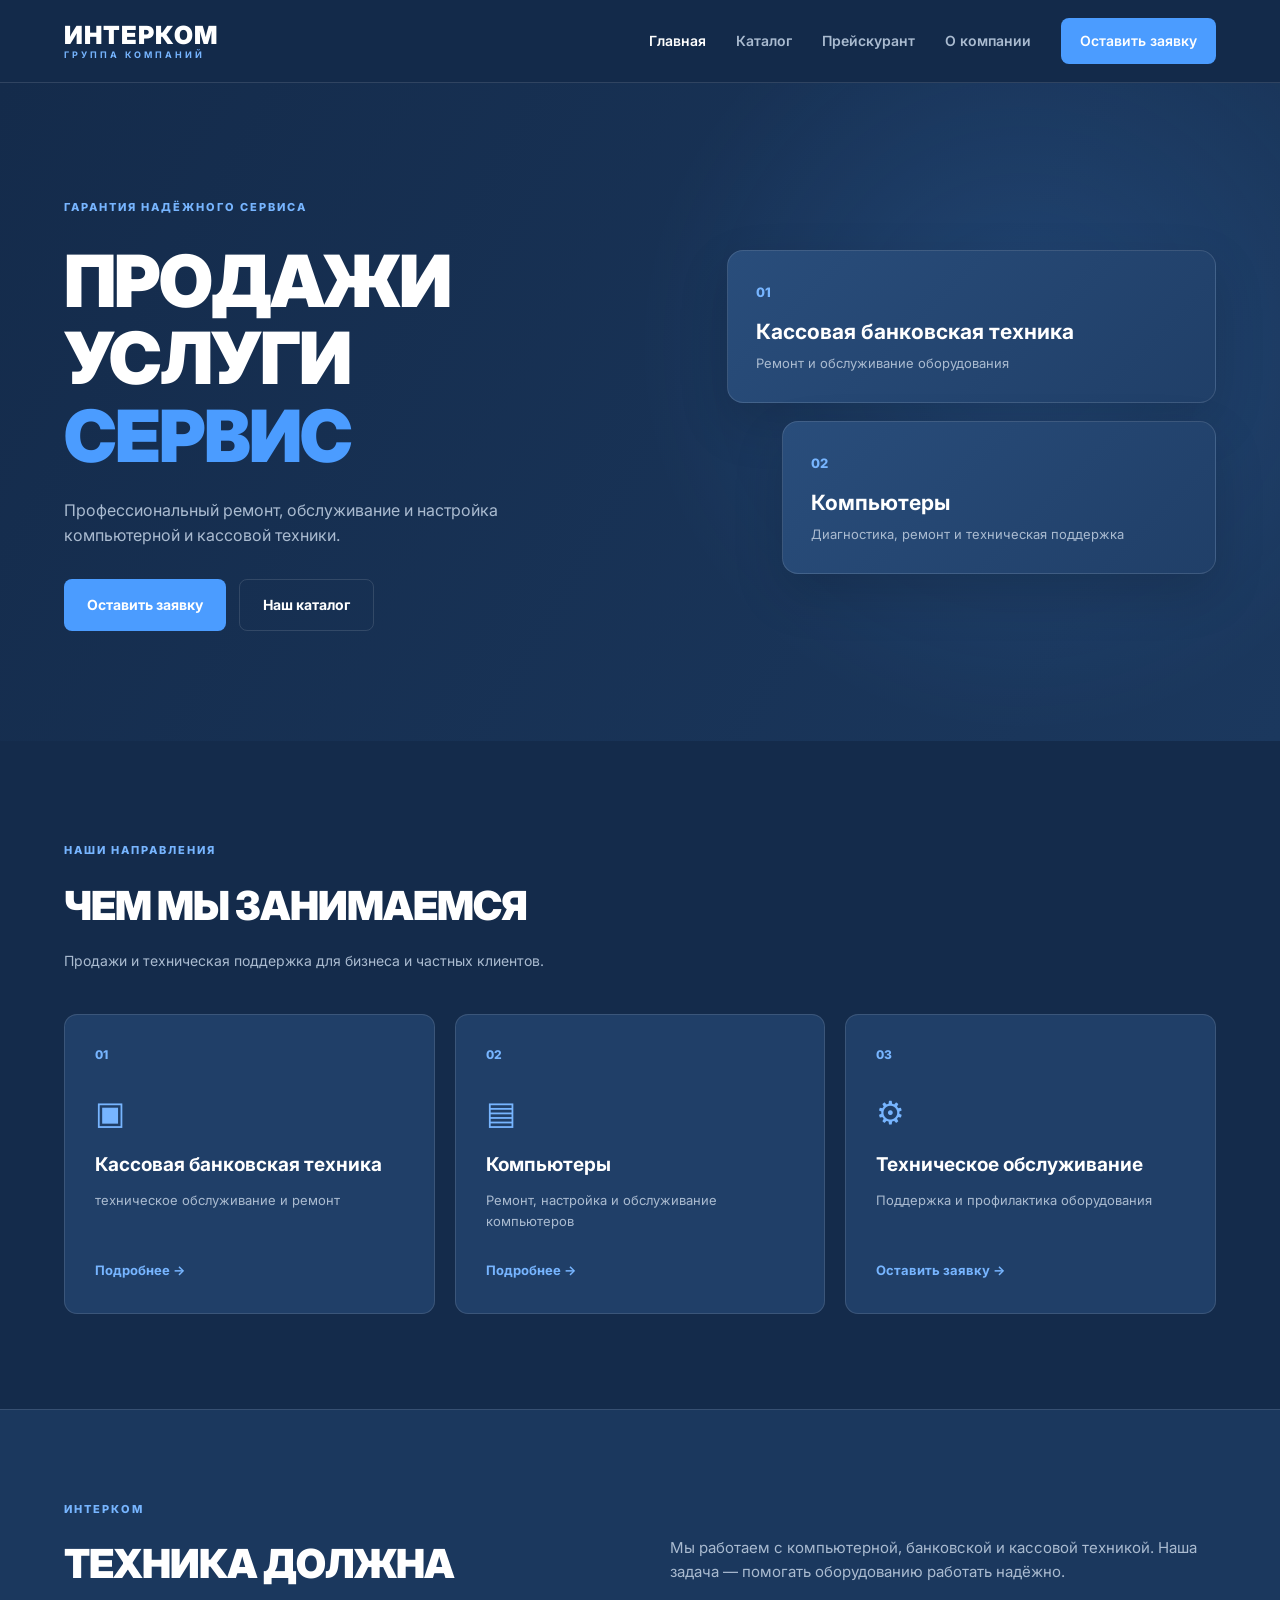
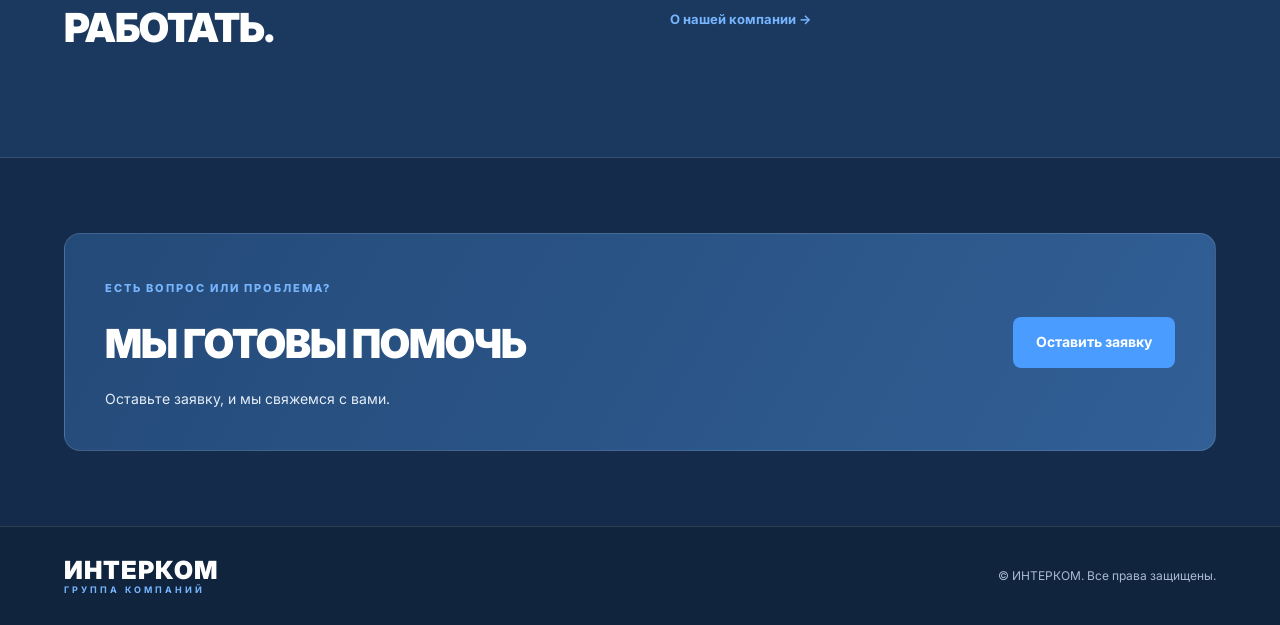
==== commit 5640453e: "Update index.html" ====
--- a/index.html
+++ b/index.html
@@ -75,7 +75,7 @@
             <div class="section-heading">
                 <span class="eyebrow">НАШИ НАПРАВЛЕНИЯ</span>
                 <h2>ЧЕМ МЫ ЗАНИМАЕМСЯ</h2>
-                <p>Техническая поддержка для бизнеса и частных клиентов.</p>
+                <p>Продажи и техническая поддержка для бизнеса и частных клиентов.</p>
             </div>
 
             <div class="service-grid">
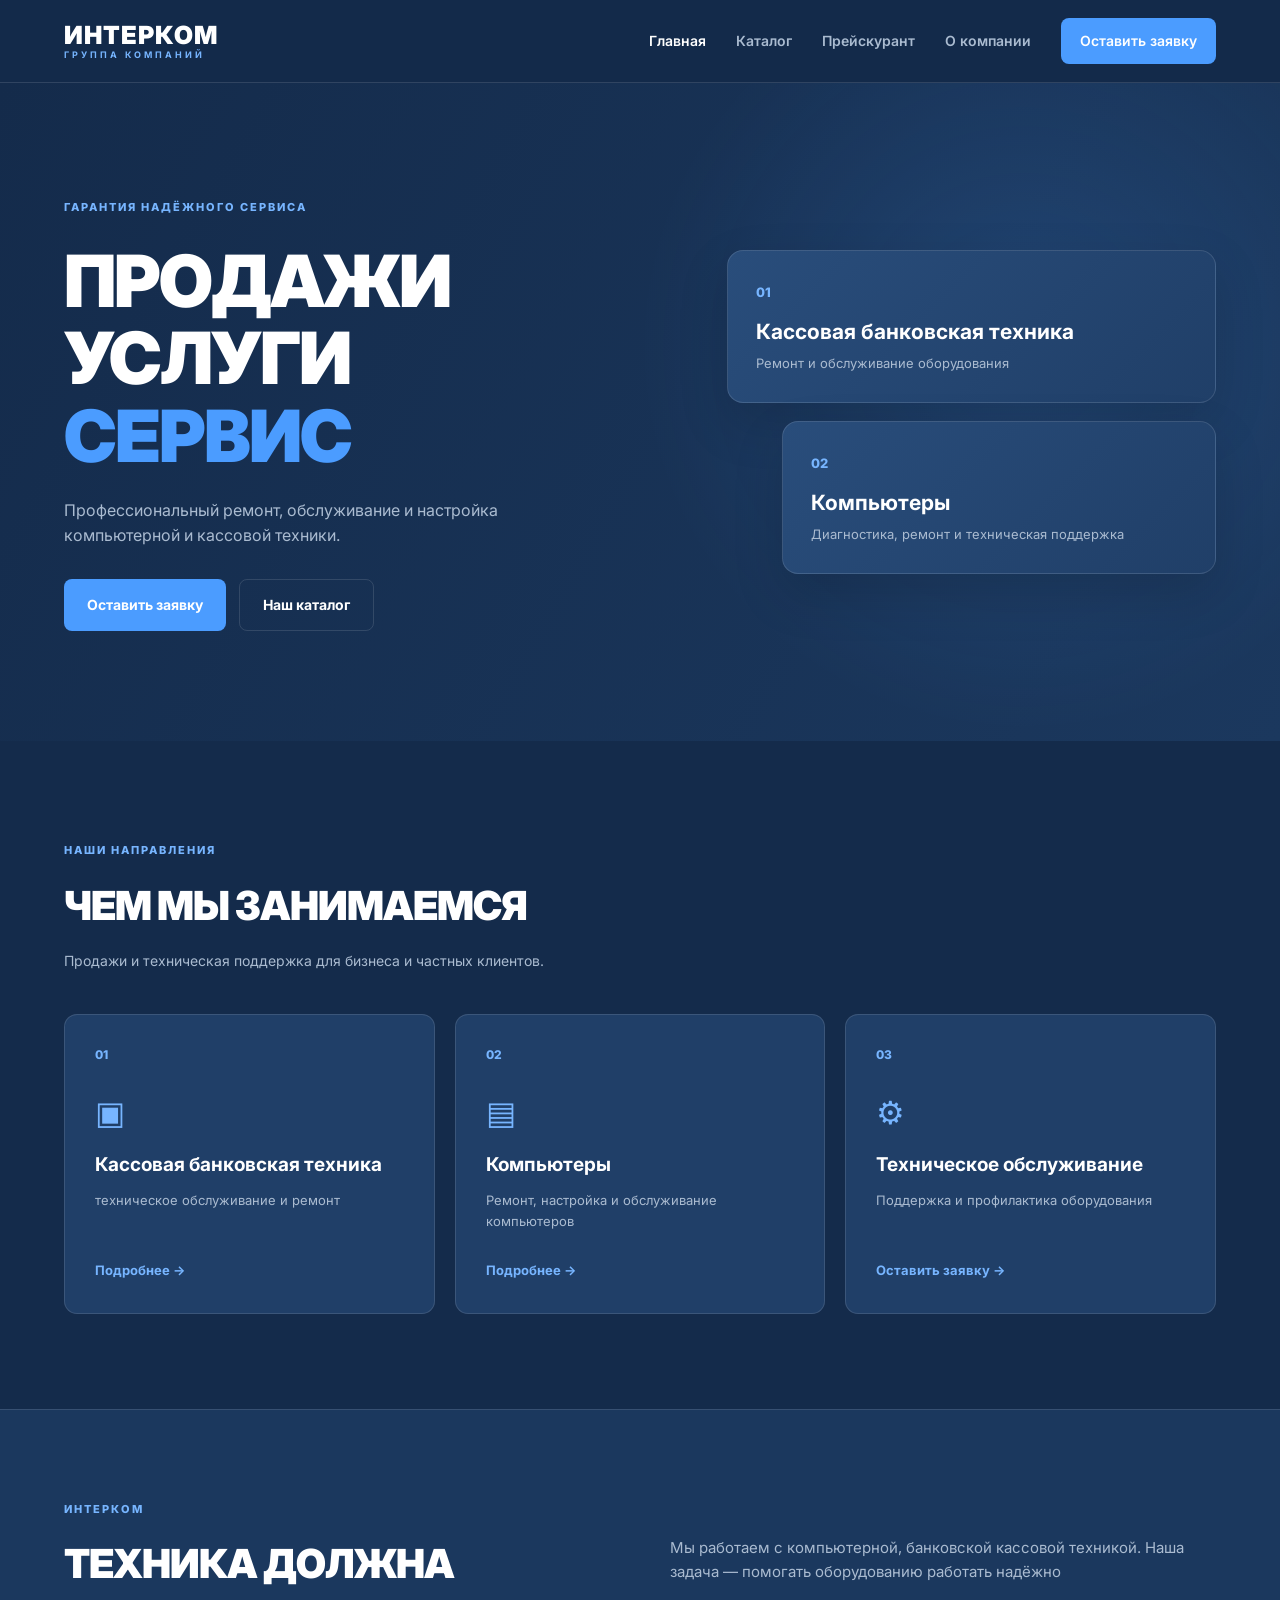
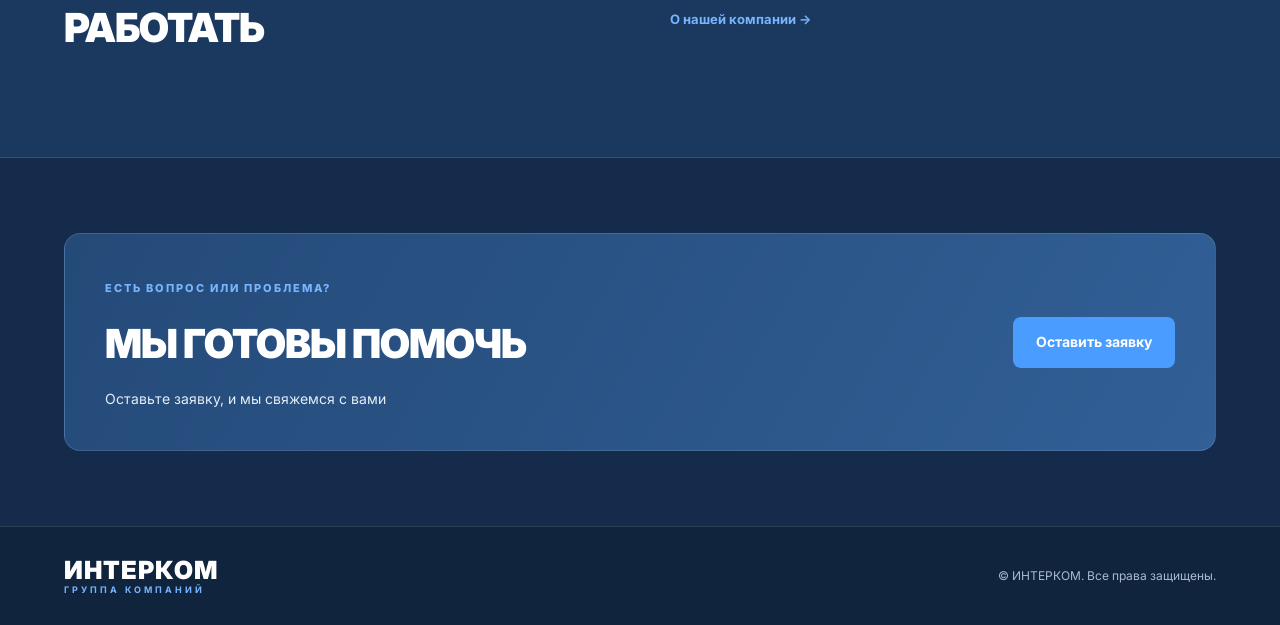
==== commit 6dc685f4: "Update index.html" ====
--- a/index.html
+++ b/index.html
@@ -110,14 +110,14 @@
         <div class="container about-content">
             <div>
                 <span class="eyebrow">ИНТЕРКОМ</span>
-                <h2>ТЕХНИКА ДОЛЖНА РАБОТАТЬ.</h2>
+                <h2>ТЕХНИКА ДОЛЖНА РАБОТАТЬ</h2>
             </div>
 
             <div>
                 <p>
                     Мы работаем с компьютерной, банковской
-                    и кассовой техникой. Наша задача —
-                    помогать оборудованию работать надёжно.
+                    кассовой техникой. Наша задача —
+                    помогать оборудованию работать надёжно
                 </p>
                 <a href="about.html" class="text-link">О нашей компании →</a>
             </div>
@@ -129,7 +129,7 @@
             <div>
                 <span class="eyebrow">ЕСТЬ ВОПРОС ИЛИ ПРОБЛЕМА?</span>
                 <h2>МЫ ГОТОВЫ ПОМОЧЬ</h2>
-                <p>Оставьте заявку, и мы свяжемся с вами.</p>
+                <p>Оставьте заявку, и мы свяжемся с вами</p>
             </div>
 
             <a href="request.html" class="button primary">
